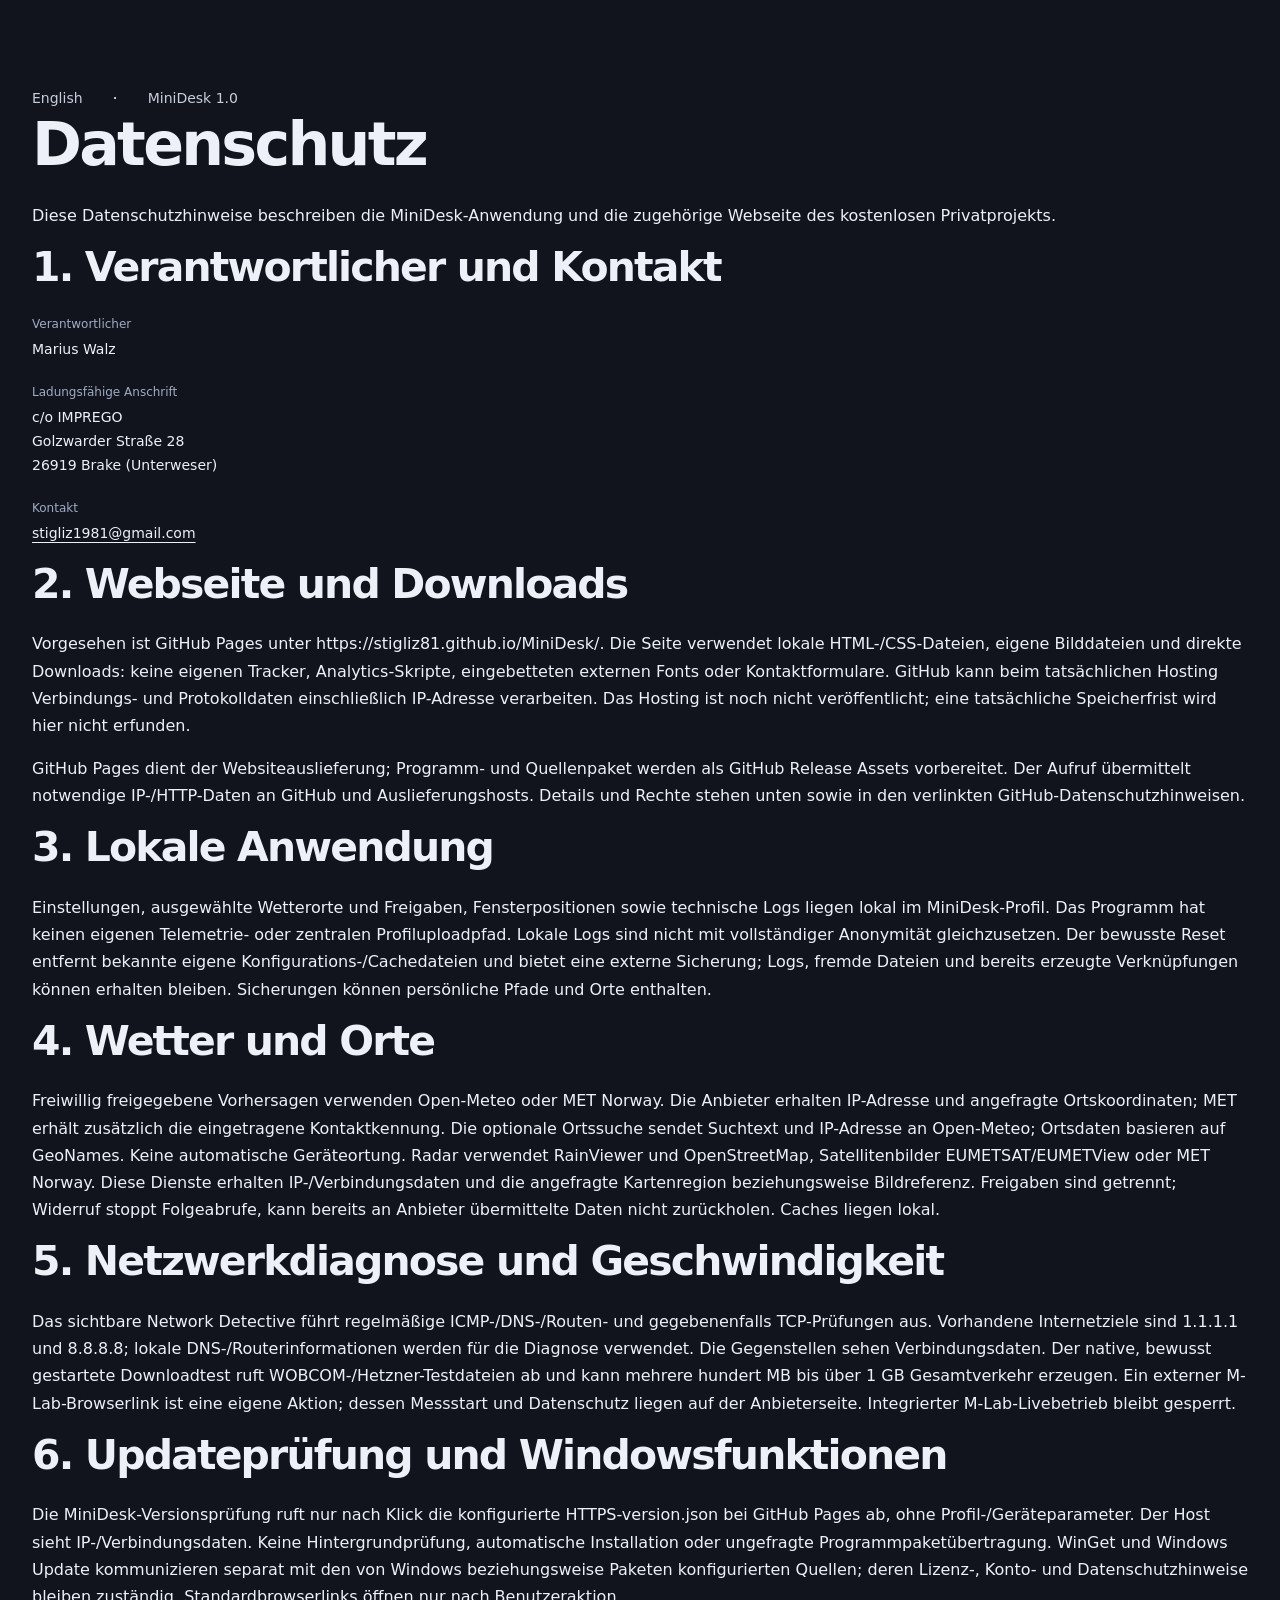
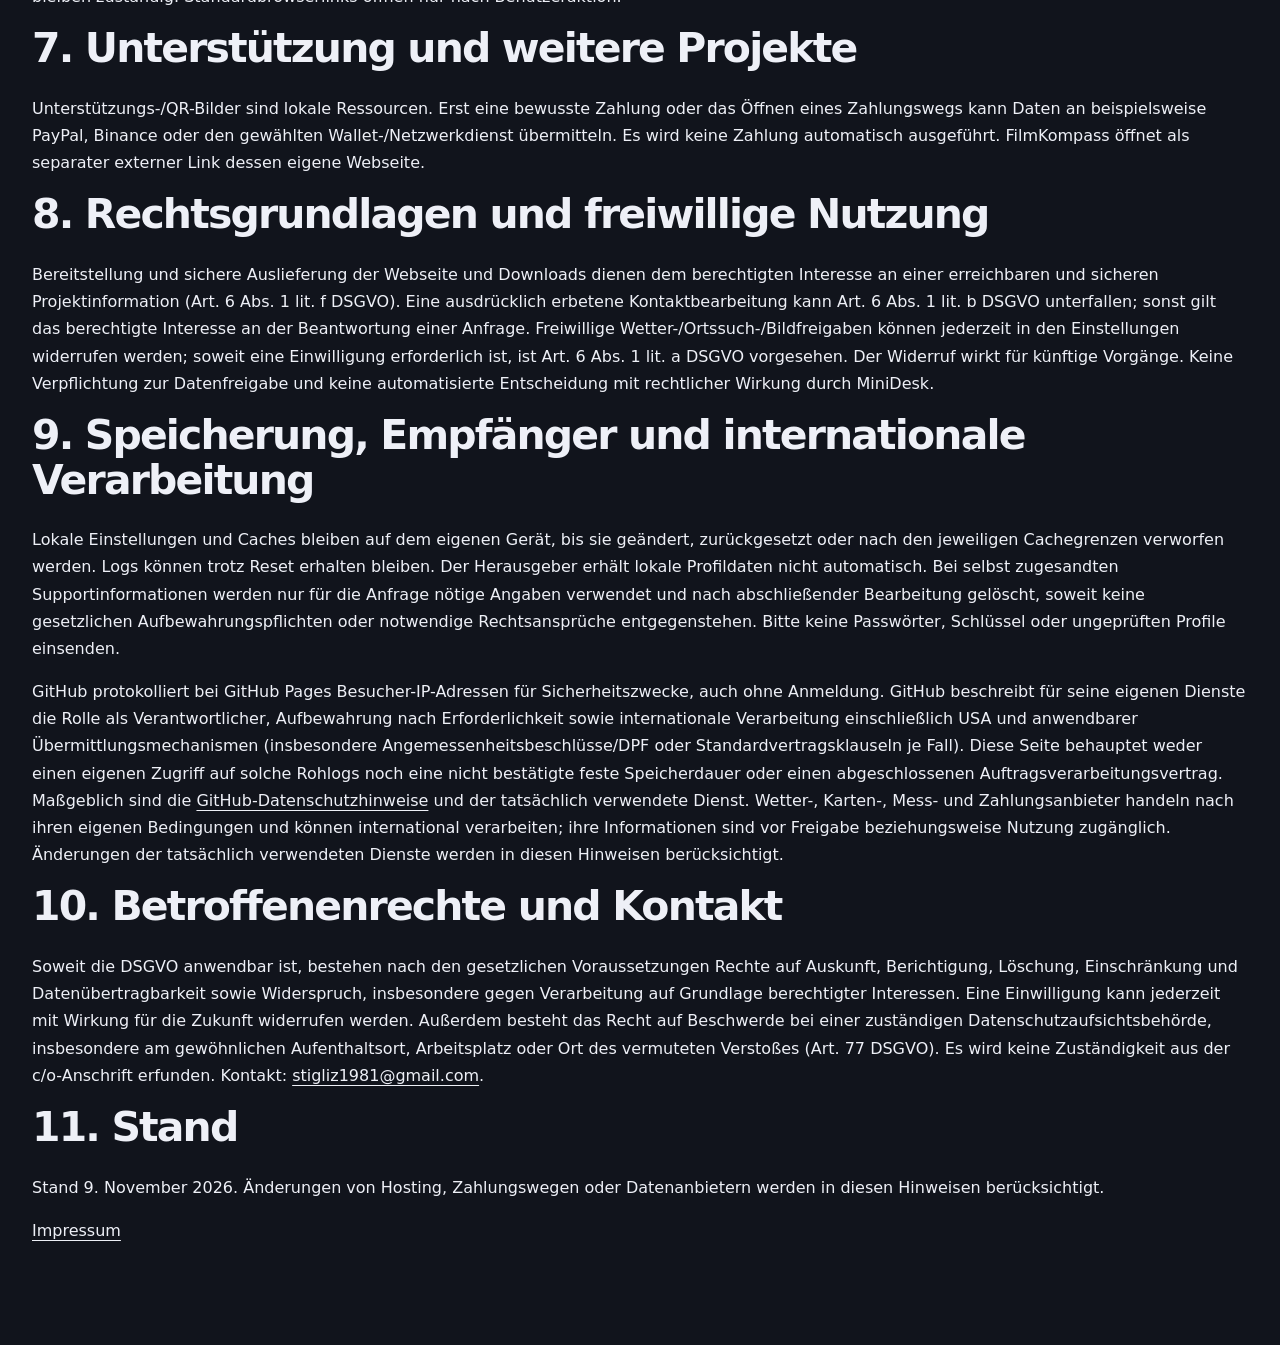
==== datenschutz.html @ c143a04a "Prepare official MiniDesk 1.0 website" ====
<!doctype html><html lang="de"><head><meta charset="utf-8"><meta name="viewport" content="width=device-width,initial-scale=1"><title>Datenschutz · MiniDesk 1.0</title><link rel="stylesheet" href="style.css"></head><body><main class="wrap section"><nav aria-label="Sprache"><a href="privacy-en.html">English</a> · <a href="index.html">MiniDesk 1.0</a></nav><h1>Datenschutz</h1><p>Diese Datenschutzhinweise beschreiben die MiniDesk-Anwendung und die zugehörige Webseite des kostenlosen Privatprojekts.</p><h2>1. Verantwortlicher und Kontakt</h2><dl><dt>Verantwortlicher</dt><dd>Marius Walz</dd><dt>Ladungsfähige Anschrift</dt><dd>c/o IMPREGO<br>Golzwarder Straße 28<br>26919 Brake (Unterweser)</dd><dt>Kontakt</dt><dd><a href="mailto:stigliz1981@gmail.com">stigliz1981@gmail.com</a></dd></dl><h2>2. Webseite und Downloads</h2><p>Vorgesehen ist GitHub Pages unter https://stigliz81.github.io/MiniDesk/. Die Seite verwendet lokale HTML-/CSS-Dateien, eigene Bilddateien und direkte Downloads: keine eigenen Tracker, Analytics-Skripte, eingebetteten externen Fonts oder Kontaktformulare. GitHub kann beim tatsächlichen Hosting Verbindungs- und Protokolldaten einschließlich IP-Adresse verarbeiten. Das Hosting ist noch nicht veröffentlicht; eine tatsächliche Speicherfrist wird hier nicht erfunden.</p><p>GitHub Pages dient der Websiteauslieferung; Programm- und Quellenpaket werden als GitHub Release Assets vorbereitet. Der Aufruf übermittelt notwendige IP-/HTTP-Daten an GitHub und Auslieferungshosts. Details und Rechte stehen unten sowie in den verlinkten GitHub-Datenschutzhinweisen.</p><h2>3. Lokale Anwendung</h2><p>Einstellungen, ausgewählte Wetterorte und Freigaben, Fensterpositionen sowie technische Logs liegen lokal im MiniDesk-Profil. Das Programm hat keinen eigenen Telemetrie- oder zentralen Profiluploadpfad. Lokale Logs sind nicht mit vollständiger Anonymität gleichzusetzen. Der bewusste Reset entfernt bekannte eigene Konfigurations-/Cachedateien und bietet eine externe Sicherung; Logs, fremde Dateien und bereits erzeugte Verknüpfungen können erhalten bleiben. Sicherungen können persönliche Pfade und Orte enthalten.</p><h2>4. Wetter und Orte</h2><p>Freiwillig freigegebene Vorhersagen verwenden Open-Meteo oder MET Norway. Die Anbieter erhalten IP-Adresse und angefragte Ortskoordinaten; MET erhält zusätzlich die eingetragene Kontaktkennung. Die optionale Ortssuche sendet Suchtext und IP-Adresse an Open-Meteo; Ortsdaten basieren auf GeoNames. Keine automatische Geräteortung. Radar verwendet RainViewer und OpenStreetMap, Satellitenbilder EUMETSAT/EUMETView oder MET Norway. Diese Dienste erhalten IP-/Verbindungsdaten und die angefragte Kartenregion beziehungsweise Bildreferenz. Freigaben sind getrennt; Widerruf stoppt Folgeabrufe, kann bereits an Anbieter übermittelte Daten nicht zurückholen. Caches liegen lokal.</p><h2>5. Netzwerkdiagnose und Geschwindigkeit</h2><p>Das sichtbare Network Detective führt regelmäßige ICMP-/DNS-/Routen- und gegebenenfalls TCP-Prüfungen aus. Vorhandene Internetziele sind 1.1.1.1 und 8.8.8.8; lokale DNS-/Routerinformationen werden für die Diagnose verwendet. Die Gegenstellen sehen Verbindungsdaten. Der native, bewusst gestartete Downloadtest ruft WOBCOM-/Hetzner-Testdateien ab und kann mehrere hundert MB bis über 1 GB Gesamtverkehr erzeugen. Ein externer M-Lab-Browserlink ist eine eigene Aktion; dessen Messstart und Datenschutz liegen auf der Anbieterseite. Integrierter M-Lab-Livebetrieb bleibt gesperrt.</p><h2>6. Updateprüfung und Windowsfunktionen</h2><p>Die MiniDesk-Versionsprüfung ruft nur nach Klick die konfigurierte HTTPS-version.json bei GitHub Pages ab, ohne Profil-/Geräteparameter. Der Host sieht IP-/Verbindungsdaten. Keine Hintergrundprüfung, automatische Installation oder ungefragte Programmpaketübertragung. WinGet und Windows Update kommunizieren separat mit den von Windows beziehungsweise Paketen konfigurierten Quellen; deren Lizenz-, Konto- und Datenschutzhinweise bleiben zuständig. Standardbrowserlinks öffnen nur nach Benutzeraktion.</p><h2>7. Unterstützung und weitere Projekte</h2><p>Unterstützungs-/QR-Bilder sind lokale Ressourcen. Erst eine bewusste Zahlung oder das Öffnen eines Zahlungswegs kann Daten an beispielsweise PayPal, Binance oder den gewählten Wallet-/Netzwerkdienst übermitteln. Es wird keine Zahlung automatisch ausgeführt. FilmKompass öffnet als separater externer Link dessen eigene Webseite.</p><h2>8. Rechtsgrundlagen und freiwillige Nutzung</h2><p>Bereitstellung und sichere Auslieferung der Webseite und Downloads dienen dem berechtigten Interesse an einer erreichbaren und sicheren Projektinformation (Art. 6 Abs. 1 lit. f DSGVO). Eine ausdrücklich erbetene Kontaktbearbeitung kann Art. 6 Abs. 1 lit. b DSGVO unterfallen; sonst gilt das berechtigte Interesse an der Beantwortung einer Anfrage. Freiwillige Wetter-/Ortssuch-/Bildfreigaben können jederzeit in den Einstellungen widerrufen werden; soweit eine Einwilligung erforderlich ist, ist Art. 6 Abs. 1 lit. a DSGVO vorgesehen. Der Widerruf wirkt für künftige Vorgänge. Keine Verpflichtung zur Datenfreigabe und keine automatisierte Entscheidung mit rechtlicher Wirkung durch MiniDesk.</p><h2>9. Speicherung, Empfänger und internationale Verarbeitung</h2><p>Lokale Einstellungen und Caches bleiben auf dem eigenen Gerät, bis sie geändert, zurückgesetzt oder nach den jeweiligen Cachegrenzen verworfen werden. Logs können trotz Reset erhalten bleiben. Der Herausgeber erhält lokale Profildaten nicht automatisch. Bei selbst zugesandten Supportinformationen werden nur für die Anfrage nötige Angaben verwendet und nach abschließender Bearbeitung gelöscht, soweit keine gesetzlichen Aufbewahrungspflichten oder notwendige Rechtsansprüche entgegenstehen. Bitte keine Passwörter, Schlüssel oder ungeprüften Profile einsenden.</p><p>GitHub protokolliert bei GitHub Pages Besucher-IP-Adressen für Sicherheitszwecke, auch ohne Anmeldung. GitHub beschreibt für seine eigenen Dienste die Rolle als Verantwortlicher, Aufbewahrung nach Erforderlichkeit sowie internationale Verarbeitung einschließlich USA und anwendbarer Übermittlungsmechanismen (insbesondere Angemessenheitsbeschlüsse/DPF oder Standardvertragsklauseln je Fall). Diese Seite behauptet weder einen eigenen Zugriff auf solche Rohlogs noch eine nicht bestätigte feste Speicherdauer oder einen abgeschlossenen Auftragsverarbeitungsvertrag. Maßgeblich sind die <a href="https://docs.github.com/en/site-policy/privacy-policies/github-general-privacy-statement">GitHub-Datenschutzhinweise</a> und der tatsächlich verwendete Dienst. Wetter-, Karten-, Mess- und Zahlungsanbieter handeln nach ihren eigenen Bedingungen und können international verarbeiten; ihre Informationen sind vor Freigabe beziehungsweise Nutzung zugänglich. Änderungen der tatsächlich verwendeten Dienste werden in diesen Hinweisen berücksichtigt.</p><h2>10. Betroffenenrechte und Kontakt</h2><p>Soweit die DSGVO anwendbar ist, bestehen nach den gesetzlichen Voraussetzungen Rechte auf Auskunft, Berichtigung, Löschung, Einschränkung und Datenübertragbarkeit sowie Widerspruch, insbesondere gegen Verarbeitung auf Grundlage berechtigter Interessen. Eine Einwilligung kann jederzeit mit Wirkung für die Zukunft widerrufen werden. Außerdem besteht das Recht auf Beschwerde bei einer zuständigen Datenschutzaufsichtsbehörde, insbesondere am gewöhnlichen Aufenthaltsort, Arbeitsplatz oder Ort des vermuteten Verstoßes (Art. 77 DSGVO). Es wird keine Zuständigkeit aus der c/o-Anschrift erfunden. Kontakt: <a href="mailto:stigliz1981@gmail.com">stigliz1981@gmail.com</a>.</p><h2>11. Stand</h2><p>Stand 9. November 2026. Änderungen von Hosting, Zahlungswegen oder Datenanbietern werden in diesen Hinweisen berücksichtigt.</p><p><a href="impressum.html">Impressum</a></p></main></body></html>
---- style.css ----
*{box-sizing:border-box}html{scroll-behavior:smooth;scroll-padding-top:25px}body{margin:0;background:#11141c;color:#eef0f7;font:16px/1.7 "Segoe UI",system-ui,sans-serif}a{color:inherit;text-underline-offset:.25em}a:focus-visible,summary:focus-visible{outline:3px solid #ffca65;outline-offset:5px}.wrap{width:min(1220px,calc(100% - 64px));margin-inline:auto}header{display:flex;align-items:center;gap:30px;padding-block:26px;border-bottom:1px solid #303747}.brand{display:inline-flex;align-items:center;gap:10px;font-size:23px;font-weight:700;letter-spacing:-.6px;text-decoration:none}.brand span{font-size:12px;font-weight:500;border:1px solid #444b5f;border-radius:20px;padding:1px 8px;color:#b8c1d5}nav{display:flex;align-items:center;gap:30px;margin-left:auto}nav a{font-size:14px;text-decoration:none;color:#c8cddd}nav .nav-download{border:1px solid #59647c;border-radius:6px;padding:7px 15px;color:white}.hero{display:grid;grid-template-columns:minmax(0,1fr) minmax(0,1.12fr);gap:56px;align-items:center;padding-block:75px 55px}.hero>*{min-width:0}.eyebrow{font-size:11px;font-weight:750;letter-spacing:.16em;color:#f49ac6;margin:0 0 19px}h1,h2{line-height:1.09;letter-spacing:-.045em;font-weight:650;margin:0 0 24px}h1{font-size:clamp(42px,4.7vw,68px)}h1 em{font-style:normal;color:#f477b6}h2{font-size:clamp(32px,3.2vw,48px)}h3{font-size:19px;line-height:1.35;margin:0 0 10px;letter-spacing:-.02em}.lead{font-size:19px;max-width:530px;color:#bcc5d8}.lead-small{font-size:18px;color:#c5cddd}.muted{font-size:14px;color:#98a5be}.hero-actions{display:flex;align-items:center;gap:24px;flex-wrap:wrap;margin-block:29px 20px}.button{display:inline-flex;align-items:center;justify-content:center;gap:35px;background:#f179b5;color:#1b1020;border:1px solid #f6a1cc;border-radius:7px;padding:13px 20px;font-size:14px;font-weight:750;text-decoration:none}.button:hover{background:#ffa9d3}.subtle-link{font-size:13px;color:#c1cada}.compat-line{font-size:13px;margin:10px 0;color:#b3bed4}.release-state{font-size:11px;color:#8d9bb5;max-width:420px}figure{margin:0;min-width:0}.zoom{display:block;background:#191f2c;border:1px solid #374159;border-radius:11px;padding:18px;text-decoration:none}.zoom img{display:block;max-width:100%;width:auto;height:auto;max-height:480px;margin:auto;object-fit:contain}.zoom:hover{border-color:#ee89c0}.hero-media .zoom{padding:6px;background:#141923;box-shadow:0 22px 65px #0005}.hero-media img{max-height:620px;width:100%}figcaption{font-size:11px;line-height:1.55;color:#93a0bb;margin-top:14px;max-width:600px}.benefits{display:grid;grid-template-columns:repeat(3,1fr);border-block:1px solid #303747;padding-block:20px;gap:12px 30px}.benefits a{font-size:14px;text-decoration:none;display:flex;gap:16px;align-items:center}.benefits a:hover{color:#f49ac6}.benefits span{font-size:11px;color:#7688ab}.feature{display:grid;grid-template-columns:minmax(0,1fr) minmax(0,1fr);gap:90px;align-items:center;padding-block:85px;border-bottom:1px solid #282f3f}.feature:nth-of-type(even) .feature-copy{order:2}.feature-copy p{max-width:550px}.section{padding-block:85px}.heading-row{display:grid;grid-template-columns:1fr 1fr;gap:70px;align-items:start}.heading-row>p{margin-top:0;color:#b1bdd3}.gadget-list{list-style:none;margin:32px 0 0;padding:0;display:grid;grid-template-columns:repeat(3,minmax(0,1fr));gap:0 30px}.gadget-list li{display:flex;gap:17px;border-top:1px solid #303747;padding:18px 0}.gadget-list li>span{color:#7d90b3;font-size:11px;padding-top:2px}.gadget-list h3{font-size:15px;font-weight:650;margin:0 0 6px}.gadget-list p{font-size:13px;line-height:1.55;color:#9eacc5;margin:0}.appearance{background:#191e29;border-block:1px solid #303747}.intro{max-width:760px;color:#b1bdd3}.gallery{display:grid;grid-template-columns:repeat(3,minmax(0,1fr));gap:25px;margin-top:35px}.gallery .zoom{padding:9px;min-height:240px;display:flex;align-items:center}.gallery img{max-height:300px}.download{display:grid;grid-template-columns:1.1fr 1fr;gap:100px}.download p{max-width:600px}.download-details{background:#1b2231;border:1px solid #3a455b;border-radius:12px;padding:28px}.download-details h3{font-size:21px}dt{font-size:12px;color:#9eacc5;margin-top:20px}dd{margin:4px 0 0;font-size:14px}code{font-size:.88em;overflow-wrap:anywhere;word-break:break-word}.download-details p{font-size:13px}.requirements,.history{display:grid;grid-template-columns:1fr 1.1fr;gap:80px;border-top:1px solid #303747}.requirements ul{padding-left:20px;margin-top:0}.requirements li{margin-bottom:9px;color:#c0cadc}.steps{list-style:none;display:grid;grid-template-columns:repeat(3,1fr);gap:30px;padding:0;margin:35px 0}.steps li{border-top:2px solid #9e6389;padding-top:18px}.steps b{font-size:15px}.steps p{font-size:14px;color:#aebbd1}.faq{margin-top:30px}.faq details{border-top:1px solid #303747;padding:18px 0}.faq summary{cursor:pointer;font-weight:600}.faq p{max-width:850px;color:#aebbd1;font-size:14px}.history h3{margin-top:0}.history p{color:#aebbd1}.support{border-top:1px solid #303747}.support p{max-width:770px;font-size:18px;color:#b9c6da}.support .eyebrow{font-size:11px}.support .muted{font-size:13px}.support h2 span{color:#ee5a70}.legal{padding:25px;background:#1d2230;border:1px solid #41485a;border-radius:8px;margin-bottom:45px}.legal p{font-size:13px;color:#aebbd1;max-width:900px}.legal a{font-size:13px;margin-right:25px}footer{display:flex;align-items:center;gap:30px;border-top:1px solid #303747;padding-block:30px 45px}footer p,footer>a:last-child{font-size:12px;color:#8c9ebc}footer>a:last-child{margin-left:auto}.skip{position:absolute;top:-70px;left:15px;background:white;color:black;padding:10px;z-index:3}.skip:focus{top:10px}@media(max-width:950px){.hero{grid-template-columns:minmax(0,1fr);gap:40px;padding-top:50px}.hero>div{max-width:720px}.hero-media{max-width:760px}.hero-media img{max-height:650px}.feature{gap:40px;padding-block:60px}.download{gap:35px}.gallery{grid-template-columns:1fr 1fr}.gallery figure:last-child{grid-column:1/-1;max-width:500px}.gadget-list{grid-template-columns:1fr 1fr}nav{gap:18px}.section{padding-block:65px}.requirements,.history{gap:35px}.heading-row{gap:30px}}@media(max-width:650px){.wrap{width:calc(100% - 36px)}header{flex-wrap:wrap;gap:18px;padding-block:18px}.brand{font-size:22px}nav{margin-left:0;width:100%;justify-content:space-between;gap:8px}nav a{font-size:12px}nav .nav-download{padding:5px 9px}.hero{padding-block:42px}.hero h1{font-size:46px}.lead{font-size:18px}.hero-actions{gap:18px}.benefits{grid-template-columns:1fr 1fr;gap:13px}.benefits a{font-size:12px;gap:9px}.feature,.heading-row,.download,.requirements,.history{grid-template-columns:minmax(0,1fr);gap:25px}.feature:nth-of-type(even) .feature-copy{order:0}.feature{padding-block:53px}.section{padding-block:53px}.gadget-list{grid-template-columns:minmax(0,1fr)}.gadget-list li{padding:14px 0}.gallery{grid-template-columns:minmax(0,1fr)}.gallery figure:last-child{grid-column:auto}.steps{grid-template-columns:minmax(0,1fr);gap:18px}.zoom{padding:12px}.zoom img{max-height:440px}.download-details{padding:22px}footer{flex-wrap:wrap;gap:15px}footer p{order:3;width:100%;margin:0}footer>a:last-child{margin-left:auto}.legal a{display:inline-block;margin-block:5px}.intro{font-size:15px}.support h2{font-size:33px}}@media(prefers-reduced-motion:reduce){html{scroll-behavior:auto}}
/* Expanded product narrative; retained MiniDesk palette. */
.compact-hero{display:block;padding-top:45px;padding-bottom:35px}.compact-hero>div{max-width:1000px}.compact-hero h1{font-size:clamp(40px,5vw,68px);line-height:1.08;margin:12px 0 18px}.compact-hero .lead{max-width:780px;font-size:20px;margin-bottom:22px}.compact-hero .hero-actions{margin-top:18px}.desktop-showcase{padding-bottom:40px}.desktop-showcase .zoom{padding:10px}.desktop-showcase img{width:100%;max-height:none}.feature-points{padding-left:19px;margin-top:24px}.feature-points li{color:#b9c6da;font-size:14px;line-height:1.7;margin-block:12px}.weather-story{display:grid;grid-template-columns:minmax(0,1.1fr) minmax(0,.9fr);gap:85px;align-items:start;padding-block:35px 80px}.weather-story>div{position:sticky;top:30px}.weather-story p:not(.eyebrow){color:#b9c6da}.weather-story img{max-height:none;max-width:460px;width:100%}.feature img{max-height:760px}.feature figcaption,.weather-story figcaption,.desktop-showcase figcaption{line-height:1.65}.action-groups{display:grid;grid-template-columns:repeat(3,minmax(0,1fr));gap:30px;margin-top:30px}.action-groups article{border-top:2px solid #a3648d;padding-top:18px}.action-groups h3{font-size:20px}.action-groups p{font-size:14px;color:#b9c6da;line-height:1.85}.windows-section,.storage-section{border-top:1px solid #303747}figcaption span{display:block;margin-top:4px;color:#d6a5c5}@media(max-width:950px){.weather-story{gap:35px}.action-groups{gap:20px}.compact-hero h1{font-size:53px}}@media(max-width:650px){.compact-hero{padding-block:28px}.compact-hero h1{font-size:39px}.compact-hero .lead{font-size:17px}.compact-hero .hero-actions{margin-top:10px}.weather-story{grid-template-columns:minmax(0,1fr);gap:20px;padding-block:25px 50px}.weather-story>div{position:static}.action-groups{grid-template-columns:minmax(0,1fr);gap:16px}nav{flex-wrap:wrap;justify-content:flex-start;gap:12px}nav .nav-download{margin-left:auto}.desktop-showcase{padding-bottom:25px}.feature-points{padding-left:17px}.feature img{max-height:850px}}

.language-switch{display:flex;gap:5px;align-items:center;white-space:nowrap;font-size:12px}.language-switch a[aria-current]{color:#f175bc;font-weight:700}.original-note{color:#aebbd1;font-size:12px;line-height:1.7;margin-bottom:25px}.network-highlight{border-left:3px solid #ed79b7;padding:10px 14px;background:#1b2231;font-size:14px;line-height:1.7}header nav{gap:18px}@media(max-width:1100px){header{flex-wrap:wrap;gap:12px}header nav{margin-left:auto;gap:13px}}@media(max-width:650px){header nav{order:3;width:100%;gap:12px;margin-left:0}.language-switch{margin-left:auto}.network-highlight{font-size:13px}}

header nav .nav-support{border:1px solid #b85b8c;border-radius:6px;padding:7px 12px;color:#f6a5cf;white-space:nowrap}header nav .nav-support:hover{background:#382334}header nav{flex-wrap:wrap;gap:12px}#support{scroll-margin-top:25px}
main.wrap.section{overflow-wrap:anywhere;hyphens:auto}

/* Release notices use the existing palette and need no script. */
.release-warning{border-left:3px solid #ffca65;padding:12px 16px;background:#222332;color:#e8d9bd;font-size:14px;line-height:1.7}#release-security{border-top:1px solid #303747}#release-security p:not(.eyebrow){max-width:900px;color:#c0cadc}

.network-pictures{display:grid;grid-template-columns:1fr 1fr;gap:14px;min-width:0}.network-pictures .zoom{padding:6px}.project-icon{width:42px;height:42px;object-fit:contain;vertical-align:middle}@media(max-width:650px){.network-pictures{grid-template-columns:1fr}}
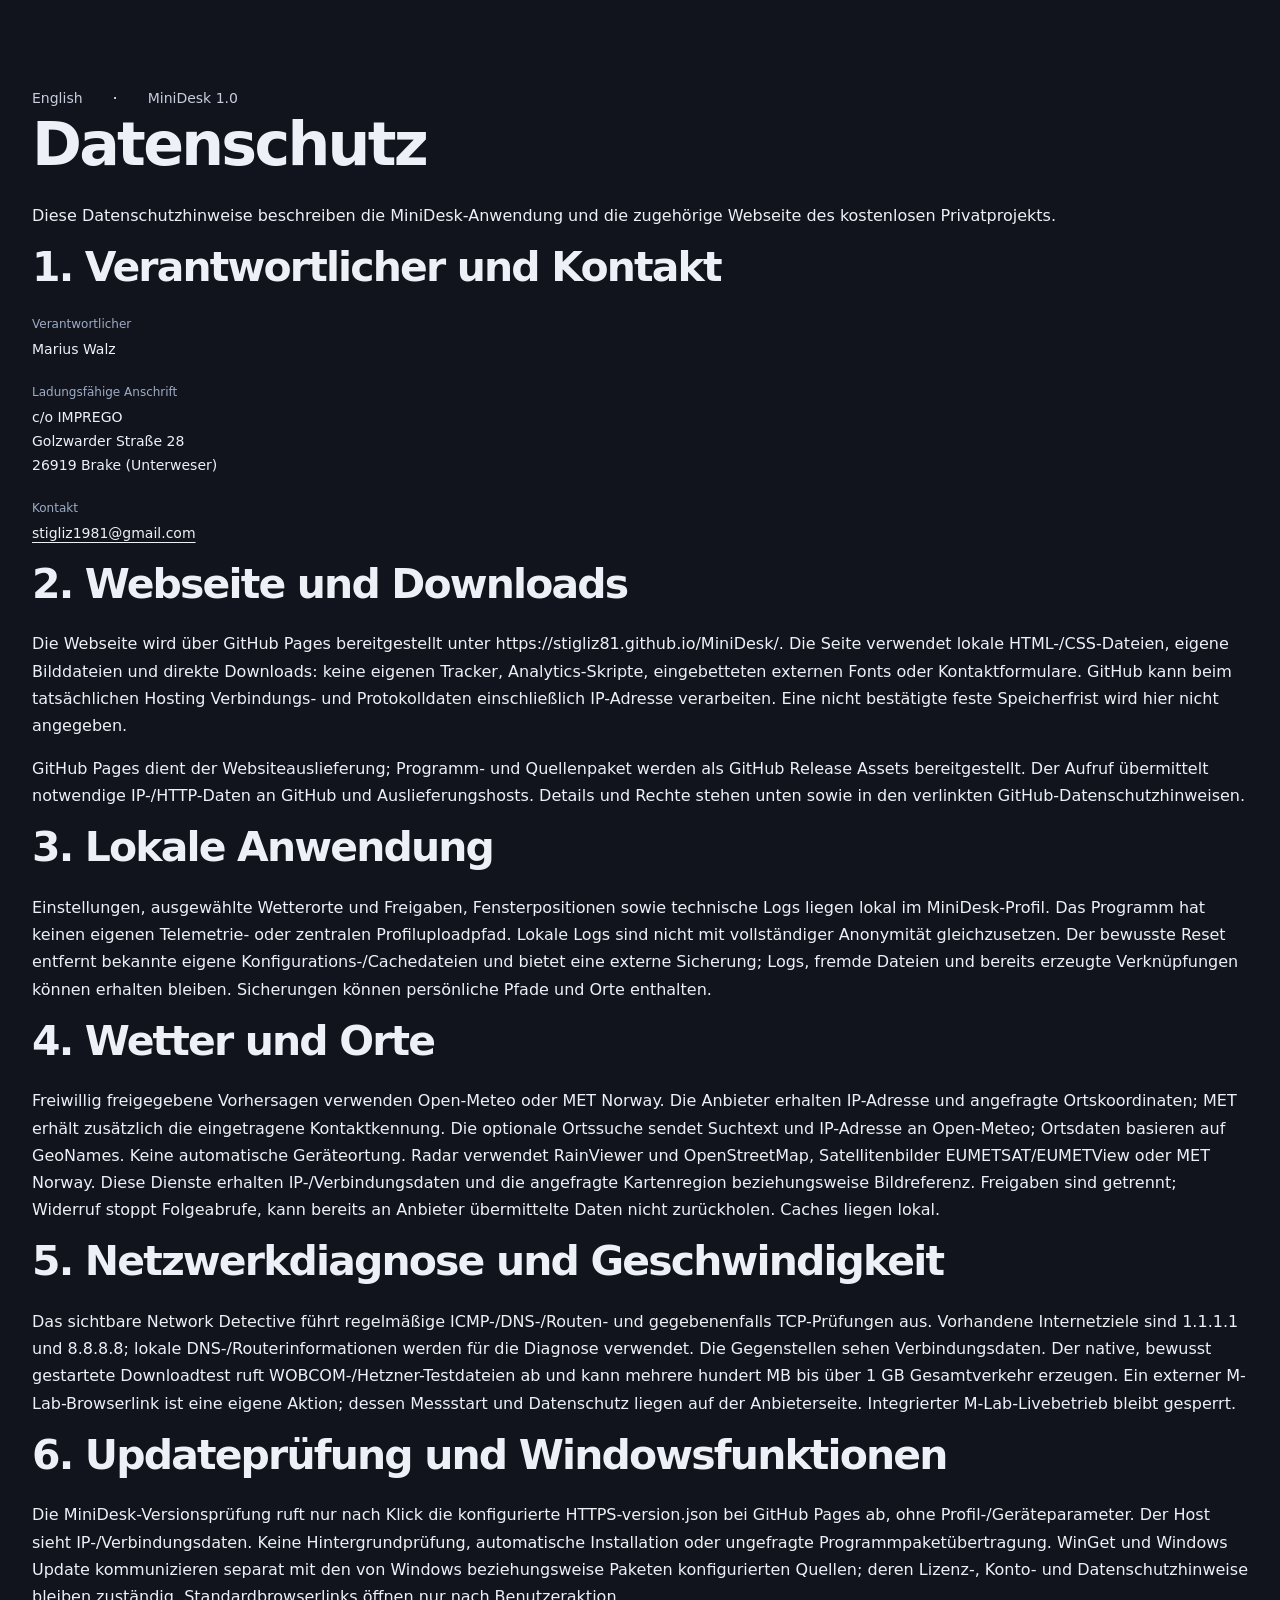
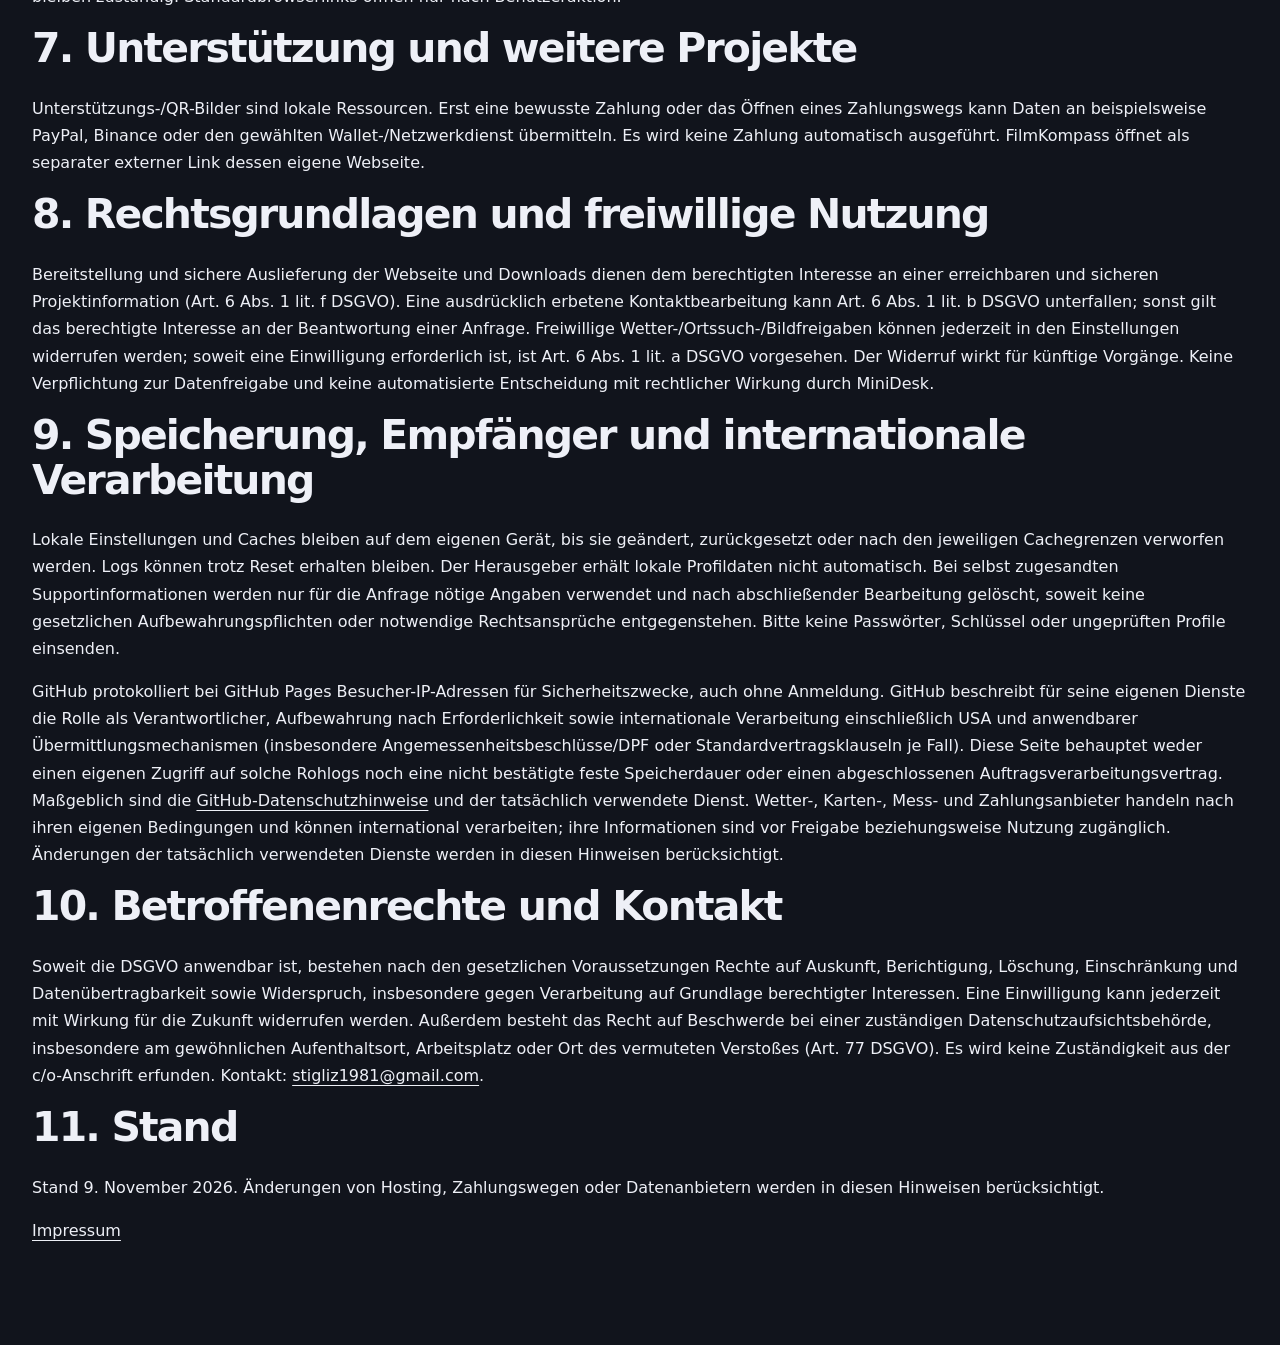
==== commit 1687f46a: "Activate verified MiniDesk 1.0 release links and publication status" ====
--- a/datenschutz.html
+++ b/datenschutz.html
@@ -1 +1 @@
-<!doctype html><html lang="de"><head><meta charset="utf-8"><meta name="viewport" content="width=device-width,initial-scale=1"><title>Datenschutz · MiniDesk 1.0</title><link rel="stylesheet" href="style.css"></head><body><main class="wrap section"><nav aria-label="Sprache"><a href="privacy-en.html">English</a> · <a href="index.html">MiniDesk 1.0</a></nav><h1>Datenschutz</h1><p>Diese Datenschutzhinweise beschreiben die MiniDesk-Anwendung und die zugehörige Webseite des kostenlosen Privatprojekts.</p><h2>1. Verantwortlicher und Kontakt</h2><dl><dt>Verantwortlicher</dt><dd>Marius Walz</dd><dt>Ladungsfähige Anschrift</dt><dd>c/o IMPREGO<br>Golzwarder Straße 28<br>26919 Brake (Unterweser)</dd><dt>Kontakt</dt><dd><a href="mailto:stigliz1981@gmail.com">stigliz1981@gmail.com</a></dd></dl><h2>2. Webseite und Downloads</h2><p>Vorgesehen ist GitHub Pages unter https://stigliz81.github.io/MiniDesk/. Die Seite verwendet lokale HTML-/CSS-Dateien, eigene Bilddateien und direkte Downloads: keine eigenen Tracker, Analytics-Skripte, eingebetteten externen Fonts oder Kontaktformulare. GitHub kann beim tatsächlichen Hosting Verbindungs- und Protokolldaten einschließlich IP-Adresse verarbeiten. Das Hosting ist noch nicht veröffentlicht; eine tatsächliche Speicherfrist wird hier nicht erfunden.</p><p>GitHub Pages dient der Websiteauslieferung; Programm- und Quellenpaket werden als GitHub Release Assets vorbereitet. Der Aufruf übermittelt notwendige IP-/HTTP-Daten an GitHub und Auslieferungshosts. Details und Rechte stehen unten sowie in den verlinkten GitHub-Datenschutzhinweisen.</p><h2>3. Lokale Anwendung</h2><p>Einstellungen, ausgewählte Wetterorte und Freigaben, Fensterpositionen sowie technische Logs liegen lokal im MiniDesk-Profil. Das Programm hat keinen eigenen Telemetrie- oder zentralen Profiluploadpfad. Lokale Logs sind nicht mit vollständiger Anonymität gleichzusetzen. Der bewusste Reset entfernt bekannte eigene Konfigurations-/Cachedateien und bietet eine externe Sicherung; Logs, fremde Dateien und bereits erzeugte Verknüpfungen können erhalten bleiben. Sicherungen können persönliche Pfade und Orte enthalten.</p><h2>4. Wetter und Orte</h2><p>Freiwillig freigegebene Vorhersagen verwenden Open-Meteo oder MET Norway. Die Anbieter erhalten IP-Adresse und angefragte Ortskoordinaten; MET erhält zusätzlich die eingetragene Kontaktkennung. Die optionale Ortssuche sendet Suchtext und IP-Adresse an Open-Meteo; Ortsdaten basieren auf GeoNames. Keine automatische Geräteortung. Radar verwendet RainViewer und OpenStreetMap, Satellitenbilder EUMETSAT/EUMETView oder MET Norway. Diese Dienste erhalten IP-/Verbindungsdaten und die angefragte Kartenregion beziehungsweise Bildreferenz. Freigaben sind getrennt; Widerruf stoppt Folgeabrufe, kann bereits an Anbieter übermittelte Daten nicht zurückholen. Caches liegen lokal.</p><h2>5. Netzwerkdiagnose und Geschwindigkeit</h2><p>Das sichtbare Network Detective führt regelmäßige ICMP-/DNS-/Routen- und gegebenenfalls TCP-Prüfungen aus. Vorhandene Internetziele sind 1.1.1.1 und 8.8.8.8; lokale DNS-/Routerinformationen werden für die Diagnose verwendet. Die Gegenstellen sehen Verbindungsdaten. Der native, bewusst gestartete Downloadtest ruft WOBCOM-/Hetzner-Testdateien ab und kann mehrere hundert MB bis über 1 GB Gesamtverkehr erzeugen. Ein externer M-Lab-Browserlink ist eine eigene Aktion; dessen Messstart und Datenschutz liegen auf der Anbieterseite. Integrierter M-Lab-Livebetrieb bleibt gesperrt.</p><h2>6. Updateprüfung und Windowsfunktionen</h2><p>Die MiniDesk-Versionsprüfung ruft nur nach Klick die konfigurierte HTTPS-version.json bei GitHub Pages ab, ohne Profil-/Geräteparameter. Der Host sieht IP-/Verbindungsdaten. Keine Hintergrundprüfung, automatische Installation oder ungefragte Programmpaketübertragung. WinGet und Windows Update kommunizieren separat mit den von Windows beziehungsweise Paketen konfigurierten Quellen; deren Lizenz-, Konto- und Datenschutzhinweise bleiben zuständig. Standardbrowserlinks öffnen nur nach Benutzeraktion.</p><h2>7. Unterstützung und weitere Projekte</h2><p>Unterstützungs-/QR-Bilder sind lokale Ressourcen. Erst eine bewusste Zahlung oder das Öffnen eines Zahlungswegs kann Daten an beispielsweise PayPal, Binance oder den gewählten Wallet-/Netzwerkdienst übermitteln. Es wird keine Zahlung automatisch ausgeführt. FilmKompass öffnet als separater externer Link dessen eigene Webseite.</p><h2>8. Rechtsgrundlagen und freiwillige Nutzung</h2><p>Bereitstellung und sichere Auslieferung der Webseite und Downloads dienen dem berechtigten Interesse an einer erreichbaren und sicheren Projektinformation (Art. 6 Abs. 1 lit. f DSGVO). Eine ausdrücklich erbetene Kontaktbearbeitung kann Art. 6 Abs. 1 lit. b DSGVO unterfallen; sonst gilt das berechtigte Interesse an der Beantwortung einer Anfrage. Freiwillige Wetter-/Ortssuch-/Bildfreigaben können jederzeit in den Einstellungen widerrufen werden; soweit eine Einwilligung erforderlich ist, ist Art. 6 Abs. 1 lit. a DSGVO vorgesehen. Der Widerruf wirkt für künftige Vorgänge. Keine Verpflichtung zur Datenfreigabe und keine automatisierte Entscheidung mit rechtlicher Wirkung durch MiniDesk.</p><h2>9. Speicherung, Empfänger und internationale Verarbeitung</h2><p>Lokale Einstellungen und Caches bleiben auf dem eigenen Gerät, bis sie geändert, zurückgesetzt oder nach den jeweiligen Cachegrenzen verworfen werden. Logs können trotz Reset erhalten bleiben. Der Herausgeber erhält lokale Profildaten nicht automatisch. Bei selbst zugesandten Supportinformationen werden nur für die Anfrage nötige Angaben verwendet und nach abschließender Bearbeitung gelöscht, soweit keine gesetzlichen Aufbewahrungspflichten oder notwendige Rechtsansprüche entgegenstehen. Bitte keine Passwörter, Schlüssel oder ungeprüften Profile einsenden.</p><p>GitHub protokolliert bei GitHub Pages Besucher-IP-Adressen für Sicherheitszwecke, auch ohne Anmeldung. GitHub beschreibt für seine eigenen Dienste die Rolle als Verantwortlicher, Aufbewahrung nach Erforderlichkeit sowie internationale Verarbeitung einschließlich USA und anwendbarer Übermittlungsmechanismen (insbesondere Angemessenheitsbeschlüsse/DPF oder Standardvertragsklauseln je Fall). Diese Seite behauptet weder einen eigenen Zugriff auf solche Rohlogs noch eine nicht bestätigte feste Speicherdauer oder einen abgeschlossenen Auftragsverarbeitungsvertrag. Maßgeblich sind die <a href="https://docs.github.com/en/site-policy/privacy-policies/github-general-privacy-statement">GitHub-Datenschutzhinweise</a> und der tatsächlich verwendete Dienst. Wetter-, Karten-, Mess- und Zahlungsanbieter handeln nach ihren eigenen Bedingungen und können international verarbeiten; ihre Informationen sind vor Freigabe beziehungsweise Nutzung zugänglich. Änderungen der tatsächlich verwendeten Dienste werden in diesen Hinweisen berücksichtigt.</p><h2>10. Betroffenenrechte und Kontakt</h2><p>Soweit die DSGVO anwendbar ist, bestehen nach den gesetzlichen Voraussetzungen Rechte auf Auskunft, Berichtigung, Löschung, Einschränkung und Datenübertragbarkeit sowie Widerspruch, insbesondere gegen Verarbeitung auf Grundlage berechtigter Interessen. Eine Einwilligung kann jederzeit mit Wirkung für die Zukunft widerrufen werden. Außerdem besteht das Recht auf Beschwerde bei einer zuständigen Datenschutzaufsichtsbehörde, insbesondere am gewöhnlichen Aufenthaltsort, Arbeitsplatz oder Ort des vermuteten Verstoßes (Art. 77 DSGVO). Es wird keine Zuständigkeit aus der c/o-Anschrift erfunden. Kontakt: <a href="mailto:stigliz1981@gmail.com">stigliz1981@gmail.com</a>.</p><h2>11. Stand</h2><p>Stand 9. November 2026. Änderungen von Hosting, Zahlungswegen oder Datenanbietern werden in diesen Hinweisen berücksichtigt.</p><p><a href="impressum.html">Impressum</a></p></main></body></html>+<!doctype html><html lang="de"><head><meta charset="utf-8"><meta name="viewport" content="width=device-width,initial-scale=1"><title>Datenschutz · MiniDesk 1.0</title><link rel="stylesheet" href="style.css"></head><body><main class="wrap section"><nav aria-label="Sprache"><a href="privacy-en.html">English</a> · <a href="index.html">MiniDesk 1.0</a></nav><h1>Datenschutz</h1><p>Diese Datenschutzhinweise beschreiben die MiniDesk-Anwendung und die zugehörige Webseite des kostenlosen Privatprojekts.</p><h2>1. Verantwortlicher und Kontakt</h2><dl><dt>Verantwortlicher</dt><dd>Marius Walz</dd><dt>Ladungsfähige Anschrift</dt><dd>c/o IMPREGO<br>Golzwarder Straße 28<br>26919 Brake (Unterweser)</dd><dt>Kontakt</dt><dd><a href="mailto:stigliz1981@gmail.com">stigliz1981@gmail.com</a></dd></dl><h2>2. Webseite und Downloads</h2><p>Die Webseite wird über GitHub Pages bereitgestellt unter https://stigliz81.github.io/MiniDesk/. Die Seite verwendet lokale HTML-/CSS-Dateien, eigene Bilddateien und direkte Downloads: keine eigenen Tracker, Analytics-Skripte, eingebetteten externen Fonts oder Kontaktformulare. GitHub kann beim tatsächlichen Hosting Verbindungs- und Protokolldaten einschließlich IP-Adresse verarbeiten. Eine nicht bestätigte feste Speicherfrist wird hier nicht angegeben.</p><p>GitHub Pages dient der Websiteauslieferung; Programm- und Quellenpaket werden als GitHub Release Assets bereitgestellt. Der Aufruf übermittelt notwendige IP-/HTTP-Daten an GitHub und Auslieferungshosts. Details und Rechte stehen unten sowie in den verlinkten GitHub-Datenschutzhinweisen.</p><h2>3. Lokale Anwendung</h2><p>Einstellungen, ausgewählte Wetterorte und Freigaben, Fensterpositionen sowie technische Logs liegen lokal im MiniDesk-Profil. Das Programm hat keinen eigenen Telemetrie- oder zentralen Profiluploadpfad. Lokale Logs sind nicht mit vollständiger Anonymität gleichzusetzen. Der bewusste Reset entfernt bekannte eigene Konfigurations-/Cachedateien und bietet eine externe Sicherung; Logs, fremde Dateien und bereits erzeugte Verknüpfungen können erhalten bleiben. Sicherungen können persönliche Pfade und Orte enthalten.</p><h2>4. Wetter und Orte</h2><p>Freiwillig freigegebene Vorhersagen verwenden Open-Meteo oder MET Norway. Die Anbieter erhalten IP-Adresse und angefragte Ortskoordinaten; MET erhält zusätzlich die eingetragene Kontaktkennung. Die optionale Ortssuche sendet Suchtext und IP-Adresse an Open-Meteo; Ortsdaten basieren auf GeoNames. Keine automatische Geräteortung. Radar verwendet RainViewer und OpenStreetMap, Satellitenbilder EUMETSAT/EUMETView oder MET Norway. Diese Dienste erhalten IP-/Verbindungsdaten und die angefragte Kartenregion beziehungsweise Bildreferenz. Freigaben sind getrennt; Widerruf stoppt Folgeabrufe, kann bereits an Anbieter übermittelte Daten nicht zurückholen. Caches liegen lokal.</p><h2>5. Netzwerkdiagnose und Geschwindigkeit</h2><p>Das sichtbare Network Detective führt regelmäßige ICMP-/DNS-/Routen- und gegebenenfalls TCP-Prüfungen aus. Vorhandene Internetziele sind 1.1.1.1 und 8.8.8.8; lokale DNS-/Routerinformationen werden für die Diagnose verwendet. Die Gegenstellen sehen Verbindungsdaten. Der native, bewusst gestartete Downloadtest ruft WOBCOM-/Hetzner-Testdateien ab und kann mehrere hundert MB bis über 1 GB Gesamtverkehr erzeugen. Ein externer M-Lab-Browserlink ist eine eigene Aktion; dessen Messstart und Datenschutz liegen auf der Anbieterseite. Integrierter M-Lab-Livebetrieb bleibt gesperrt.</p><h2>6. Updateprüfung und Windowsfunktionen</h2><p>Die MiniDesk-Versionsprüfung ruft nur nach Klick die konfigurierte HTTPS-version.json bei GitHub Pages ab, ohne Profil-/Geräteparameter. Der Host sieht IP-/Verbindungsdaten. Keine Hintergrundprüfung, automatische Installation oder ungefragte Programmpaketübertragung. WinGet und Windows Update kommunizieren separat mit den von Windows beziehungsweise Paketen konfigurierten Quellen; deren Lizenz-, Konto- und Datenschutzhinweise bleiben zuständig. Standardbrowserlinks öffnen nur nach Benutzeraktion.</p><h2>7. Unterstützung und weitere Projekte</h2><p>Unterstützungs-/QR-Bilder sind lokale Ressourcen. Erst eine bewusste Zahlung oder das Öffnen eines Zahlungswegs kann Daten an beispielsweise PayPal, Binance oder den gewählten Wallet-/Netzwerkdienst übermitteln. Es wird keine Zahlung automatisch ausgeführt. FilmKompass öffnet als separater externer Link dessen eigene Webseite.</p><h2>8. Rechtsgrundlagen und freiwillige Nutzung</h2><p>Bereitstellung und sichere Auslieferung der Webseite und Downloads dienen dem berechtigten Interesse an einer erreichbaren und sicheren Projektinformation (Art. 6 Abs. 1 lit. f DSGVO). Eine ausdrücklich erbetene Kontaktbearbeitung kann Art. 6 Abs. 1 lit. b DSGVO unterfallen; sonst gilt das berechtigte Interesse an der Beantwortung einer Anfrage. Freiwillige Wetter-/Ortssuch-/Bildfreigaben können jederzeit in den Einstellungen widerrufen werden; soweit eine Einwilligung erforderlich ist, ist Art. 6 Abs. 1 lit. a DSGVO vorgesehen. Der Widerruf wirkt für künftige Vorgänge. Keine Verpflichtung zur Datenfreigabe und keine automatisierte Entscheidung mit rechtlicher Wirkung durch MiniDesk.</p><h2>9. Speicherung, Empfänger und internationale Verarbeitung</h2><p>Lokale Einstellungen und Caches bleiben auf dem eigenen Gerät, bis sie geändert, zurückgesetzt oder nach den jeweiligen Cachegrenzen verworfen werden. Logs können trotz Reset erhalten bleiben. Der Herausgeber erhält lokale Profildaten nicht automatisch. Bei selbst zugesandten Supportinformationen werden nur für die Anfrage nötige Angaben verwendet und nach abschließender Bearbeitung gelöscht, soweit keine gesetzlichen Aufbewahrungspflichten oder notwendige Rechtsansprüche entgegenstehen. Bitte keine Passwörter, Schlüssel oder ungeprüften Profile einsenden.</p><p>GitHub protokolliert bei GitHub Pages Besucher-IP-Adressen für Sicherheitszwecke, auch ohne Anmeldung. GitHub beschreibt für seine eigenen Dienste die Rolle als Verantwortlicher, Aufbewahrung nach Erforderlichkeit sowie internationale Verarbeitung einschließlich USA und anwendbarer Übermittlungsmechanismen (insbesondere Angemessenheitsbeschlüsse/DPF oder Standardvertragsklauseln je Fall). Diese Seite behauptet weder einen eigenen Zugriff auf solche Rohlogs noch eine nicht bestätigte feste Speicherdauer oder einen abgeschlossenen Auftragsverarbeitungsvertrag. Maßgeblich sind die <a href="https://docs.github.com/en/site-policy/privacy-policies/github-general-privacy-statement">GitHub-Datenschutzhinweise</a> und der tatsächlich verwendete Dienst. Wetter-, Karten-, Mess- und Zahlungsanbieter handeln nach ihren eigenen Bedingungen und können international verarbeiten; ihre Informationen sind vor Freigabe beziehungsweise Nutzung zugänglich. Änderungen der tatsächlich verwendeten Dienste werden in diesen Hinweisen berücksichtigt.</p><h2>10. Betroffenenrechte und Kontakt</h2><p>Soweit die DSGVO anwendbar ist, bestehen nach den gesetzlichen Voraussetzungen Rechte auf Auskunft, Berichtigung, Löschung, Einschränkung und Datenübertragbarkeit sowie Widerspruch, insbesondere gegen Verarbeitung auf Grundlage berechtigter Interessen. Eine Einwilligung kann jederzeit mit Wirkung für die Zukunft widerrufen werden. Außerdem besteht das Recht auf Beschwerde bei einer zuständigen Datenschutzaufsichtsbehörde, insbesondere am gewöhnlichen Aufenthaltsort, Arbeitsplatz oder Ort des vermuteten Verstoßes (Art. 77 DSGVO). Es wird keine Zuständigkeit aus der c/o-Anschrift erfunden. Kontakt: <a href="mailto:stigliz1981@gmail.com">stigliz1981@gmail.com</a>.</p><h2>11. Stand</h2><p>Stand 9. November 2026. Änderungen von Hosting, Zahlungswegen oder Datenanbietern werden in diesen Hinweisen berücksichtigt.</p><p><a href="impressum.html">Impressum</a></p></main></body></html>
